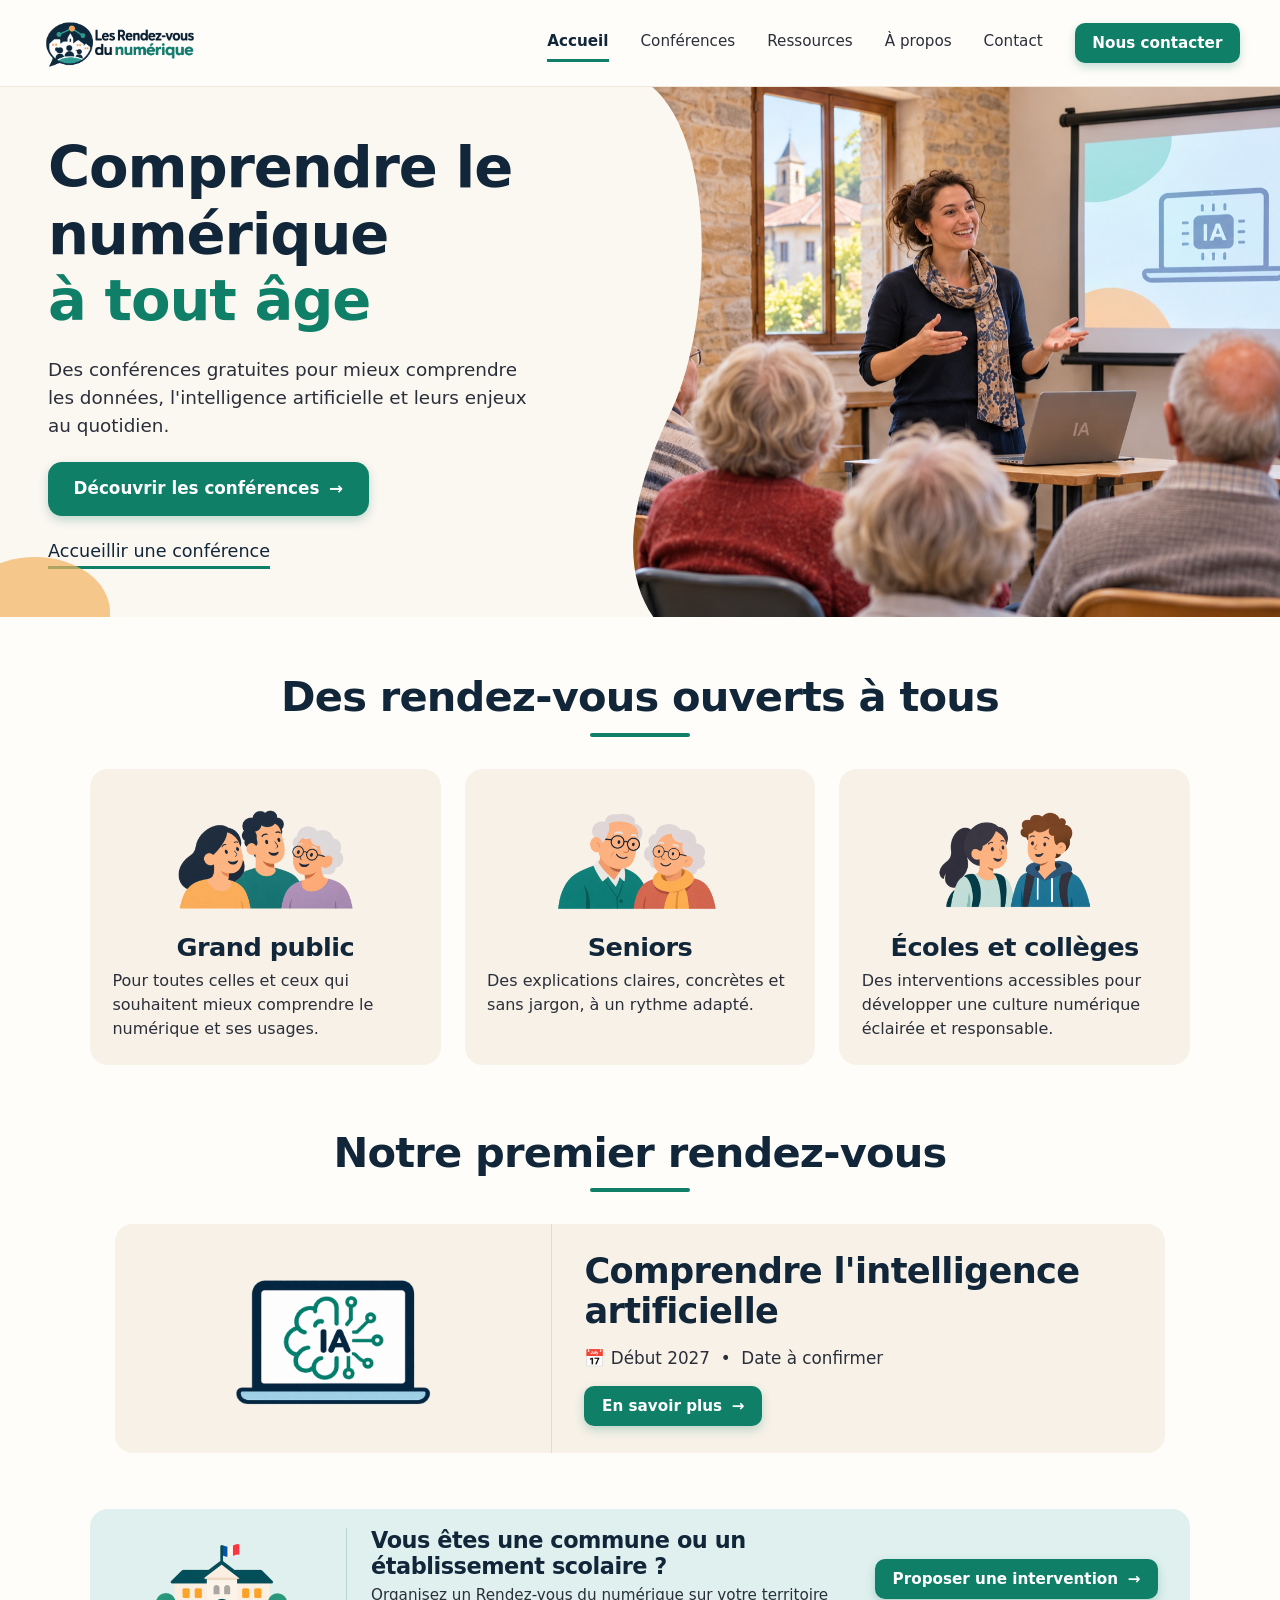
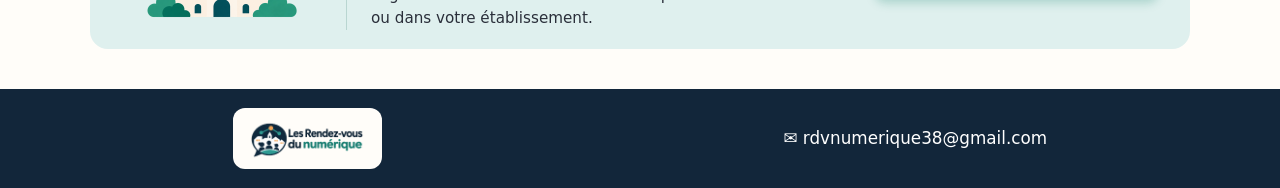
==== index.html @ 42632171 "Site Les Rendez-vous du numérique Co-Authored-By: Claude Sonnet 5.5 <noreply@anthropic.com>" ====
<!doctype html>
<html lang="fr">
<head>
  <meta charset="utf-8">
  <meta name="viewport" content="width=device-width, initial-scale=1">
  <title>Les Rendez-vous du numérique</title>
  <meta name="description" content="Des conférences gratuites pour mieux comprendre les données, l'intelligence artificielle et leurs enjeux au quotidien.">
  <link rel="stylesheet" href="styles.css">
</head>
<body>

<header class="site-header">
  <a class="logo" href="#accueil" aria-label="Les Rendez-vous du numérique"><img src="images/logo.png" alt="Les Rendez-vous du numérique" height="64"></a>
  <button class="menu-toggle" aria-label="Menu" aria-expanded="false">☰</button>
  <nav class="main-nav" id="nav">
    <a href="#accueil" class="active">Accueil</a>
    <a href="#conferences">Conférences</a>
    <a href="ressources.html">Ressources</a>
    <a href="a-propos.html">À propos</a>
    <a href="#contact">Contact</a>
    <a href="contact.html" class="btn btn-small">Nous contacter</a>
  </nav>
</header>

<main>
  <section class="hero" id="accueil">
    <div class="hero-text">
      <h1>Comprendre le numérique<br><span>à tout âge</span></h1>
      <p>Des conférences gratuites pour mieux comprendre les données, l'intelligence artificielle et leurs enjeux au quotidien.</p>
      <a class="btn" href="#conferences">Découvrir les conférences <span aria-hidden="true">→</span></a>
      <a class="link-underline" href="#commune">Accueillir une conférence</a>
    </div>
    <div class="hero-photo">
      <img src="images/hero.jpg" alt="Une conférencière présente à un public de seniors dans une salle conviviale">
    </div>
  </section>

  <section class="audiences" aria-labelledby="t-tous">
    <h2 id="t-tous">Des rendez-vous ouverts à tous</h2>
    <div class="cards">
      <article class="card">
        <img src="images/grand-public.png" alt="Trois personnes de tous âges souriantes" loading="lazy">
        <h3>Grand public</h3>
        <p>Pour toutes celles et ceux qui souhaitent mieux comprendre le numérique et ses usages.</p>
      </article>
      <article class="card">
        <img src="images/seniors.png" alt="Un couple de seniors souriant" loading="lazy">
        <h3>Seniors</h3>
        <p>Des explications claires, concrètes et sans jargon, à un rythme adapté.</p>
      </article>
      <article class="card">
        <img src="images/ecoles.png" alt="Deux élèves souriants avec leurs sacs à dos" loading="lazy">
        <h3>Écoles et collèges</h3>
        <p>Des interventions accessibles pour développer une culture numérique éclairée et responsable.</p>
      </article>
    </div>
  </section>

  <section class="first-event" id="conferences" aria-labelledby="t-premier">
    <h2 id="t-premier">Notre premier rendez-vous</h2>
    <div class="event">
      <div class="event-art">
        <img src="images/ia.png" alt="Ordinateur portable affichant IA" loading="lazy">
      </div>
      <div class="event-body">
        <h3>Comprendre l'intelligence artificielle</h3>
        <p class="meta"><span aria-hidden="true">📅</span> Début 2027 &nbsp;•&nbsp; Date à confirmer</p>
        <a class="btn btn-small" href="contact.html">En savoir plus <span aria-hidden="true">→</span></a>
      </div>
    </div>
  </section>

  <section class="cta-commune" id="commune">
    <img class="mairie" src="images/mairie.png" alt="Mairie avec drapeau français" loading="lazy">
    <div class="cta-text">
      <h3>Vous êtes une commune ou un établissement scolaire&nbsp;?</h3>
      <p>Organisez un Rendez-vous du numérique sur votre territoire ou dans votre établissement.</p>
    </div>
    <a class="btn btn-small" href="contact.html">Proposer une intervention <span aria-hidden="true">→</span></a>
  </section>
</main>

<footer class="site-footer" id="contact">
  <a class="logo logo-light" href="#accueil"><img src="images/logo.png" alt="Les Rendez-vous du numérique" height="48"></a>
  <a class="mail" href="mailto:rdvnumerique38@gmail.com">✉ rdvnumerique38@gmail.com</a>
</footer>

<script>
  const t = document.querySelector('.menu-toggle'), n = document.getElementById('nav');
  t.addEventListener('click', () => {
    const open = n.classList.toggle('open');
    t.setAttribute('aria-expanded', open);
  });
  n.addEventListener('click', e => { if (e.target.tagName === 'A') n.classList.remove('open'); });
</script>
</body>
</html>
---- styles.css ----
:root {
  --green: #0f7f68;
  --green-dark: #0b6653;
  --navy: #12263a;
  --cream: #fbf7f1;
  --card: #f7f1e8;
  --mint: #dff0ee;
  --orange: #f4b45e;
  --text: #2a2f3a;
  --radius: 18px;
}
* { box-sizing: border-box; margin: 0; }
html { scroll-behavior: smooth; }
body {
  font-family: "Poppins", "Segoe UI", system-ui, -apple-system, sans-serif;
  color: var(--text);
  background: #fffdf9;
  line-height: 1.5;
}
img, svg { max-width: 100%; display: block; }
a { color: inherit; text-decoration: none; }
h1, h2, h3 { color: var(--navy); line-height: 1.15; letter-spacing: -0.02em; }

/* Boutons */
.btn {
  display: inline-flex; align-items: center; gap: .6rem;
  background: var(--green); color: #fff; font-weight: 600;
  padding: .9rem 1.6rem; border-radius: 14px; font-size: 1.05rem;
  box-shadow: 0 4px 10px rgba(15,127,104,.25);
  transition: background .2s, transform .2s;
}
.btn:hover { background: var(--green-dark); transform: translateY(-1px); }
.btn-small { padding: .55rem 1.1rem; font-size: .95rem; border-radius: 10px; }
.btn:focus-visible, a:focus-visible, button:focus-visible { outline: 3px solid var(--orange); outline-offset: 3px; }

/* Header */
.site-header {
  position: sticky; top: 0; z-index: 10;
  display: flex; align-items: center; justify-content: space-between; gap: 1rem;
  padding: .7rem clamp(1rem, 4vw, 2.5rem);
  background: #fffdf9; border-bottom: 1px solid #efe8dc;
}
.logo { display: flex; align-items: center; gap: .6rem; font-size: 1rem; line-height: 1.05; color: var(--navy); font-weight: 600; }
.logo strong { font-weight: 800; font-size: 1.15rem; }
.logo em { font-style: normal; color: var(--green); }
.main-nav { display: flex; align-items: center; gap: clamp(1rem, 2.5vw, 2rem); font-size: .95rem; }
.main-nav a:not(.btn) { padding: .4rem 0; border-bottom: 3px solid transparent; }
.main-nav a.active { font-weight: 700; border-color: var(--green); color: var(--navy); }
.main-nav a:not(.btn):hover { border-color: var(--orange); }
.menu-toggle { display: none; background: none; border: 0; font-size: 1.8rem; color: var(--navy); cursor: pointer; }

/* Hero */
.hero {
  display: grid; grid-template-columns: 1fr 1.15fr; align-items: stretch;
  background: var(--cream); overflow: hidden; min-height: 430px;
}
.hero-text { padding: clamp(1.5rem, 4vw, 3rem) clamp(1rem, 4vw, 3rem); display: flex; flex-direction: column; align-items: flex-start; justify-content: center; gap: 1.4rem; }
.hero h1 { font-size: clamp(2.2rem, 4.5vw, 3.6rem); font-weight: 800; }
.hero h1 span { color: var(--green); }
.hero p { font-size: 1.15rem; max-width: 30rem; }
.link-underline { font-weight: 500; font-size: 1.1rem; border-bottom: 3px solid var(--green); padding-bottom: 2px; color: var(--navy); }
.hero-photo { position: relative; }
.hero-photo img { width: 100%; height: 100%; object-fit: cover; border-top-left-radius: 50% 40%; border-bottom-left-radius: 20% 30%; }

/* Sections */
section h2 { text-align: center; font-size: clamp(1.8rem, 3.5vw, 2.6rem); font-weight: 800; position: relative; padding-bottom: 1rem; margin-bottom: 2rem; }
section h2::after { content: ""; position: absolute; left: 50%; bottom: 0; width: 100px; height: 4px; border-radius: 2px; background: var(--green); transform: translateX(-50%); }

.audiences { padding: 3.5rem clamp(1rem, 4vw, 2.5rem) 2rem; }
.cards { display: grid; grid-template-columns: repeat(3, 1fr); gap: 1.5rem; max-width: 1100px; margin: 0 auto; }
.card { background: var(--card); border-radius: var(--radius); padding: 1.5rem 1.4rem; text-align: center; }
.card svg { height: 100px; width: auto; margin: 0 auto .6rem; }
.card h3 { font-size: 1.6rem; font-weight: 800; margin-bottom: .4rem; }
.card p { font-size: 1rem; text-align: left; }

.first-event { padding: 2rem clamp(1rem, 4vw, 2.5rem); }
.event { max-width: 1050px; margin: 0 auto; background: var(--card); border-radius: var(--radius); display: grid; grid-template-columns: 1fr 1.4fr; align-items: center; overflow: hidden; }
.event-art { padding: 1.2rem; border-right: 1px solid #e3dccf; }
.event-body { padding: 1.5rem 2rem; display: flex; flex-direction: column; align-items: flex-start; gap: .9rem; }
.event-body h3 { font-size: clamp(1.5rem, 3vw, 2.2rem); font-weight: 800; }
.meta { font-size: 1.05rem; }

.cta-commune {
  max-width: 1100px; margin: 1.5rem auto 2.5rem; padding: 1.2rem 2rem;
  background: var(--mint); border-radius: var(--radius);
  display: flex; align-items: center; gap: 1.5rem; flex-wrap: wrap;
}
.cta-text { flex: 1 1 280px; border-left: 1px solid #b9d6d1; padding-left: 1.5rem; }
.cta-text h3 { font-size: 1.4rem; font-weight: 800; margin-bottom: .3rem; }
.cta-text p { font-size: .95rem; }

/* Footer */
.site-footer {
  background: var(--navy); color: #fff;
  display: flex; align-items: center; justify-content: space-around; gap: 1rem; flex-wrap: wrap;
  padding: 1.2rem clamp(1rem, 4vw, 2.5rem);
}
.logo-light, .logo-light em { color: #fff; }
.logo-light em { color: #5fd3b7; }
.mail { font-size: 1.05rem; }
.mail:hover { text-decoration: underline; }

/* Responsive */
@media (max-width: 900px) {
  .menu-toggle { display: block; }
  .main-nav { display: none; position: absolute; top: 100%; left: 0; right: 0; flex-direction: column; align-items: flex-start; background: #fffdf9; padding: 1rem 1.5rem 1.5rem; border-bottom: 1px solid #efe8dc; }
  .main-nav.open { display: flex; }
  .hero { grid-template-columns: 1fr; }
  .hero-photo { height: 300px; order: -1; }
  .hero-photo img { border-radius: 0; }
  .cards, .event { grid-template-columns: 1fr; }
  .event-art { border-right: 0; border-bottom: 1px solid #e3dccf; }
  .cta-text { border-left: 0; padding-left: 0; }
}

/* Logo image */
.logo img { height: 64px; width: auto; }
.logo-light { background: #fffdf9; padding: .4rem .9rem; border-radius: 12px; }
.logo-light img { height: 48px; }
@media (max-width: 900px) { .logo img { height: 52px; } }

/* Vague séparant texte et photo */
.hero { position: relative; }
.hero-photo img { border-radius: 0; }
.hero-photo::before {
  content: ""; position: absolute; top: -1px; bottom: -1px; left: -1px; width: 150px; z-index: 1;
  background: url("data:image/svg+xml,%3Csvg xmlns='http://www.w3.org/2000/svg' viewBox='0 0 100 100' preserveAspectRatio='none'%3E%3Cpath d='M0 0H38C82 10 80 45 50 62C20 80 20 92 40 100H0Z' fill='%23fbf7f1'/%3E%3C/svg%3E") no-repeat left / 100% 100%;
}
.hero::after {
  content: ""; position: absolute; left: -40px; bottom: -50px; width: 150px; height: 110px; z-index: 2;
  background: var(--orange); opacity: .7; border-radius: 50% 50% 0 0;
}
@media (max-width: 900px) {
  .hero-photo::before { top: auto; bottom: -1px; left: 0; right: 0; width: 100%; height: 60px;
    background: url("data:image/svg+xml,%3Csvg xmlns='http://www.w3.org/2000/svg' viewBox='0 0 100 100' preserveAspectRatio='none'%3E%3Cpath d='M0 100V50C25 20 50 80 100 30V100Z' fill='%23fbf7f1'/%3E%3C/svg%3E") no-repeat center / 100% 100%; }
  .hero::after { display: none; }
}

/* Illustrations */
.card img { height: 130px; width: auto; max-width: 100%; margin: 0 auto .6rem; object-fit: contain; }
.event-art img { width: 100%; max-height: 190px; object-fit: contain; }
.cta-commune .mairie { height: 100px; width: auto; }

/* Pages intérieures */
.page-hero { background: var(--cream); text-align: center; padding: 3rem 1rem 2.5rem; }
.page-hero h1 { font-size: clamp(2rem, 4.5vw, 3.2rem); font-weight: 800; margin-bottom: .6rem; }
.page-hero p { font-size: 1.15rem; max-width: 36rem; margin: 0 auto; }
.content { max-width: 1100px; margin: 0 auto; padding: 3rem clamp(1rem, 4vw, 2.5rem); }
.text-card { text-align: left; }
.text-card h3 { font-size: 1.4rem; }
.text-card p { margin-bottom: .8rem; }
.soon { display: inline-block; background: var(--mint); color: var(--green-dark); font-size: .85rem; font-weight: 600; padding: .2rem .7rem; border-radius: 99px; }
.note { text-align: center; margin-top: 2rem; }
.note a { color: var(--green); font-weight: 600; text-decoration: underline; }
.prose { max-width: 760px; }
.prose h2 { text-align: left; font-size: 1.7rem; padding-bottom: 0; margin: 2rem 0 .6rem; }
.prose h2::after { display: none; }
.prose p, .prose li { font-size: 1.1rem; margin-bottom: .8rem; }
.prose ul { padding-left: 1.3rem; }

/* Formulaire */
.form { display: grid; gap: 1.1rem; }
.form label { display: grid; gap: .35rem; font-weight: 600; color: var(--navy); }
.form input, .form select, .form textarea { font: inherit; padding: .7rem .9rem; border: 2px solid #e3dccf; border-radius: 12px; background: #fff; color: var(--text); }
.form input:focus, .form select:focus, .form textarea:focus { outline: none; border-color: var(--green); }
.form .btn { justify-self: start; border: 0; cursor: pointer; font-family: inherit; }
.form-status { color: var(--green-dark); font-weight: 500; }
.alt { margin-top: 2.5rem; padding: 1.2rem 1.5rem; background: var(--mint); border-radius: var(--radius); display: flex; flex-wrap: wrap; align-items: center; justify-content: space-between; gap: 1rem; }
.alt p { margin: 0; }
.alt .btn { border: 0; cursor: pointer; font-family: inherit; }
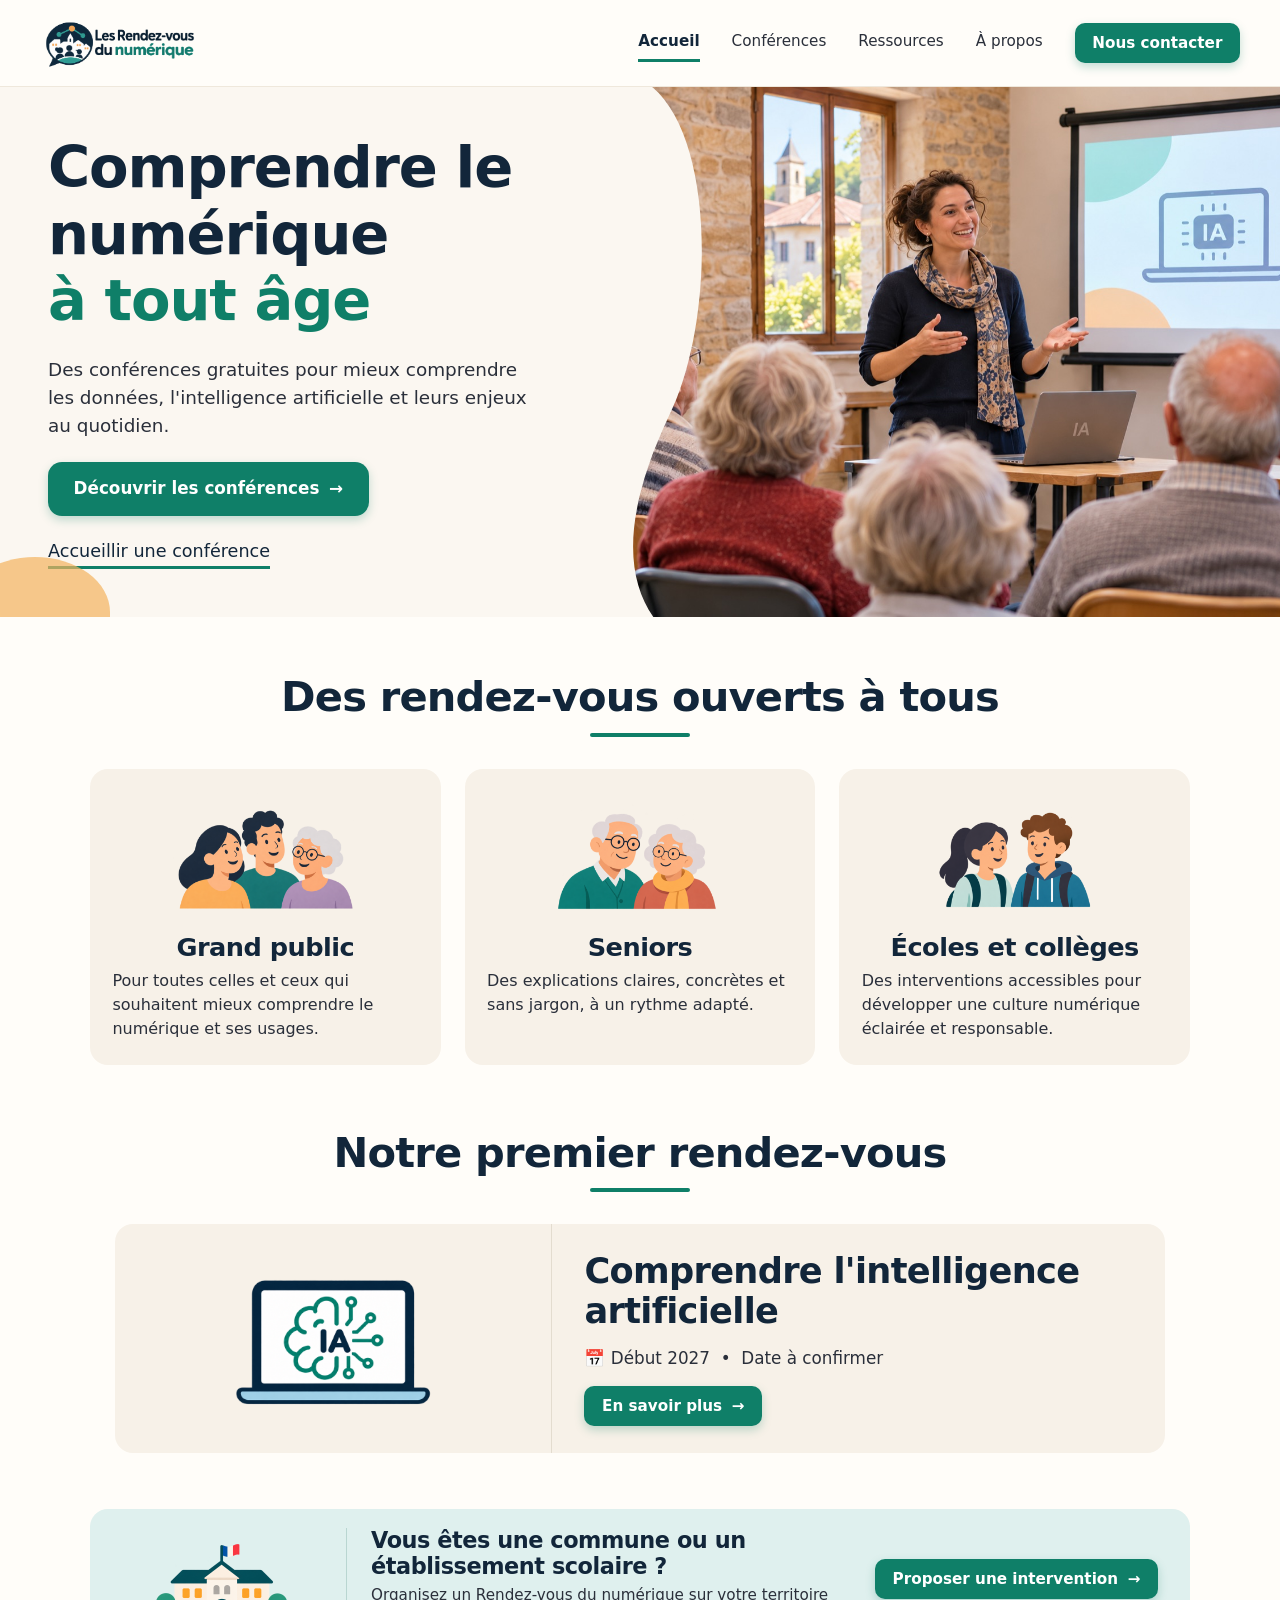
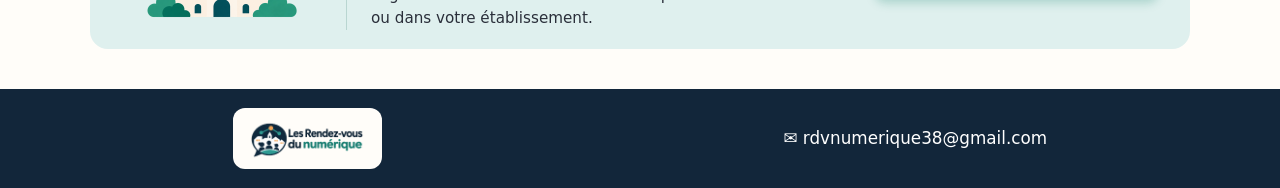
==== commit 42275061: "Retire le lien Contact du menu Co-Authored-By: Claude Sonnet 5.5 <noreply@anthropic.com>" ====
--- a/index.html
+++ b/index.html
@@ -17,7 +17,6 @@
     <a href="#conferences">Conférences</a>
     <a href="ressources.html">Ressources</a>
     <a href="a-propos.html">À propos</a>
-    <a href="#contact">Contact</a>
     <a href="contact.html" class="btn btn-small">Nous contacter</a>
   </nav>
 </header>
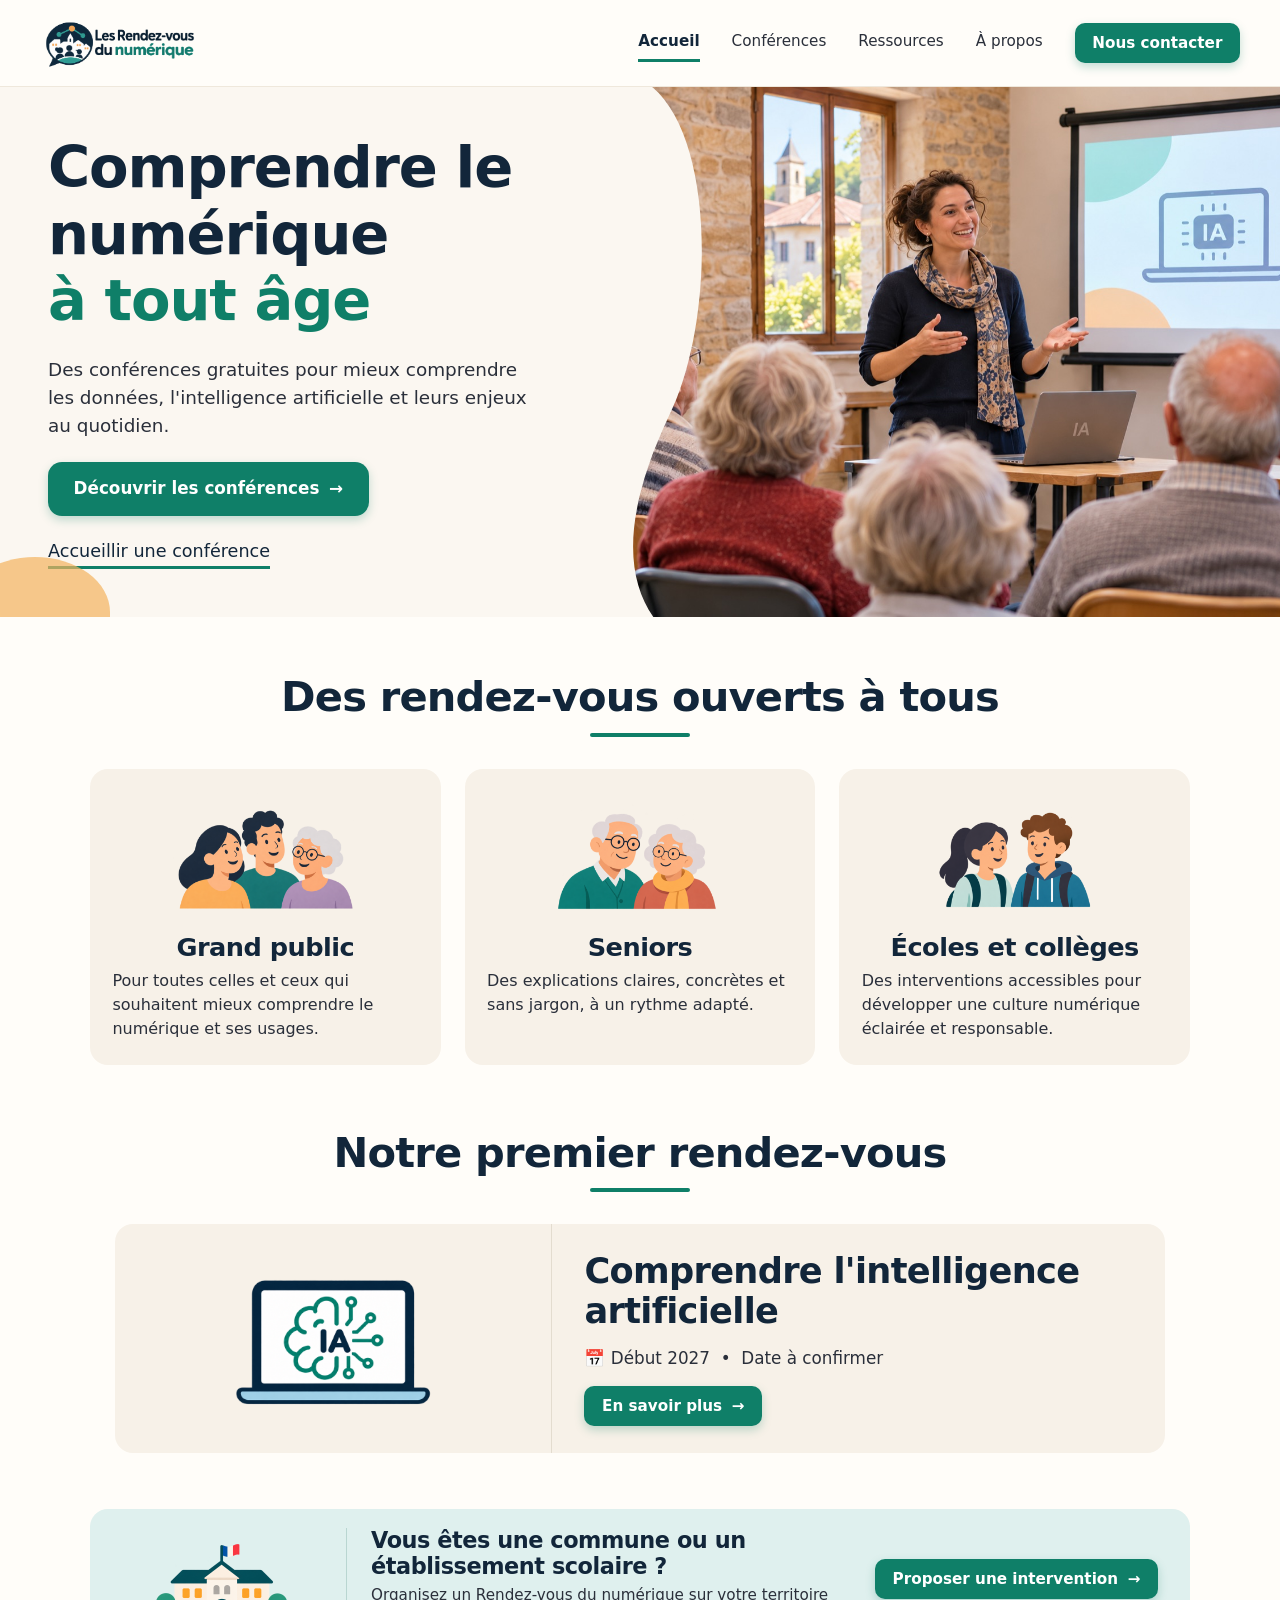
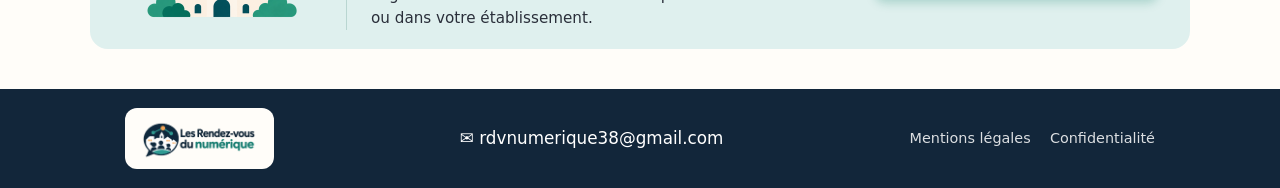
==== commit 3a3ae38c: "Ajoute mentions légales et politique de confidentialité Co-Authored-By: Claude Sonnet 5.5 <noreply@a" ====
--- a/index.html
+++ b/index.html
@@ -82,6 +82,7 @@
 <footer class="site-footer" id="contact">
   <a class="logo logo-light" href="#accueil"><img src="images/logo.png" alt="Les Rendez-vous du numérique" height="48"></a>
   <a class="mail" href="mailto:rdvnumerique38@gmail.com">✉ rdvnumerique38@gmail.com</a>
+  <nav class="legal" aria-label="Informations légales"><a href="mentions-legales.html">Mentions légales</a><a href="confidentialite.html">Confidentialité</a></nav>
 </footer>
 
 <script>
--- a/styles.css
+++ b/styles.css
@@ -168,3 +168,7 @@
 .alt { margin-top: 2.5rem; padding: 1.2rem 1.5rem; background: var(--mint); border-radius: var(--radius); display: flex; flex-wrap: wrap; align-items: center; justify-content: space-between; gap: 1rem; }
 .alt p { margin: 0; }
 .alt .btn { border: 0; cursor: pointer; font-family: inherit; }
+
+/* Liens légaux */
+.legal { display: flex; gap: 1.2rem; font-size: .9rem; opacity: .85; }
+.legal a:hover { text-decoration: underline; }
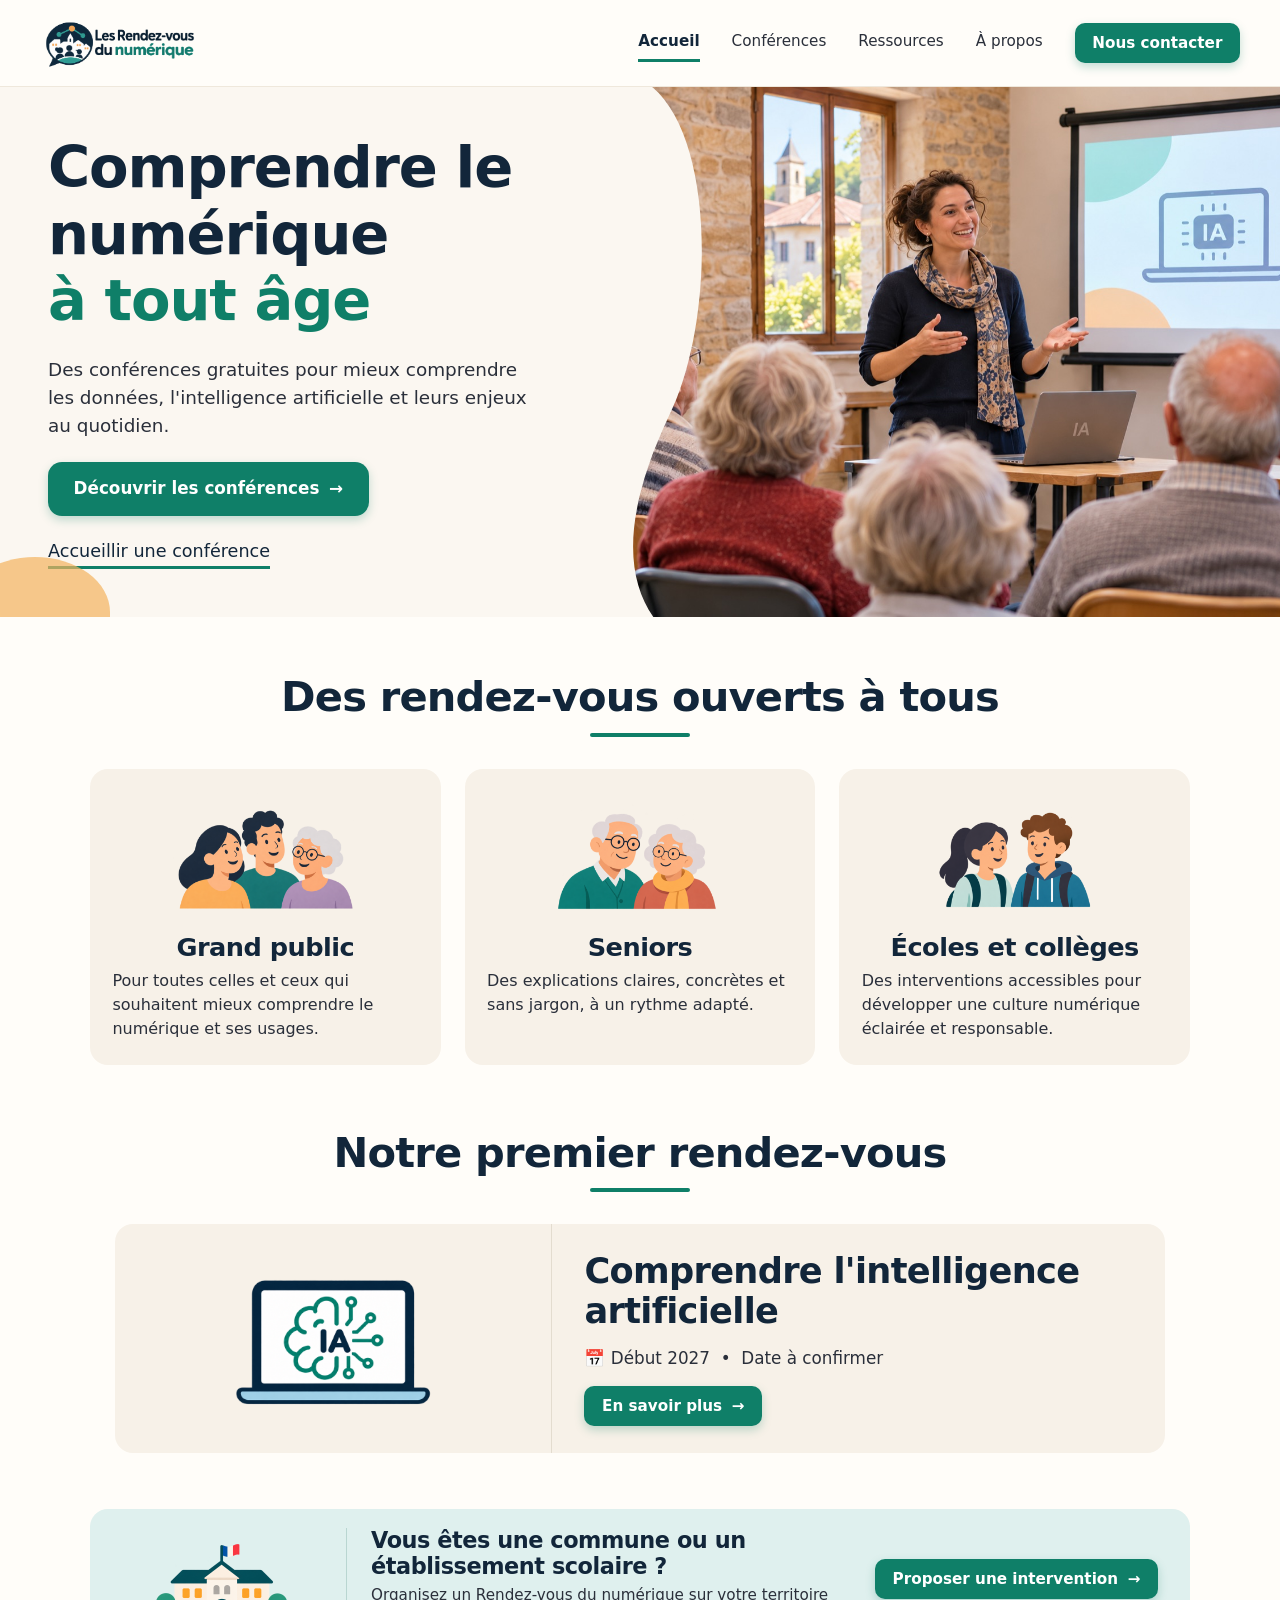
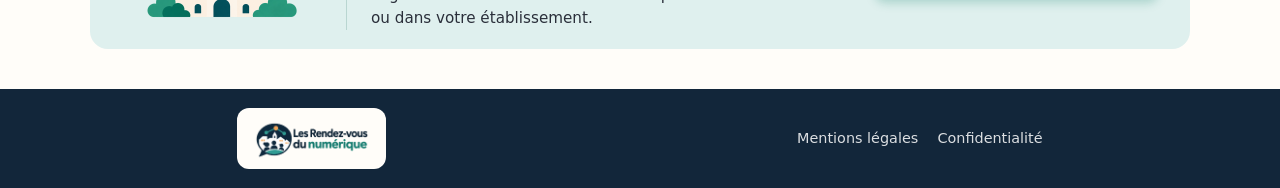
==== commit 2a1a0c78: "Retire l'e-mail du pied de page Co-Authored-By: Claude Sonnet 5.5 <noreply@anthropic.com>" ====
--- a/index.html
+++ b/index.html
@@ -81,7 +81,6 @@
 
 <footer class="site-footer" id="contact">
   <a class="logo logo-light" href="#accueil"><img src="images/logo.png" alt="Les Rendez-vous du numérique" height="48"></a>
-  <a class="mail" href="mailto:rdvnumerique38@gmail.com">✉ rdvnumerique38@gmail.com</a>
   <nav class="legal" aria-label="Informations légales"><a href="mentions-legales.html">Mentions légales</a><a href="confidentialite.html">Confidentialité</a></nav>
 </footer>
 
